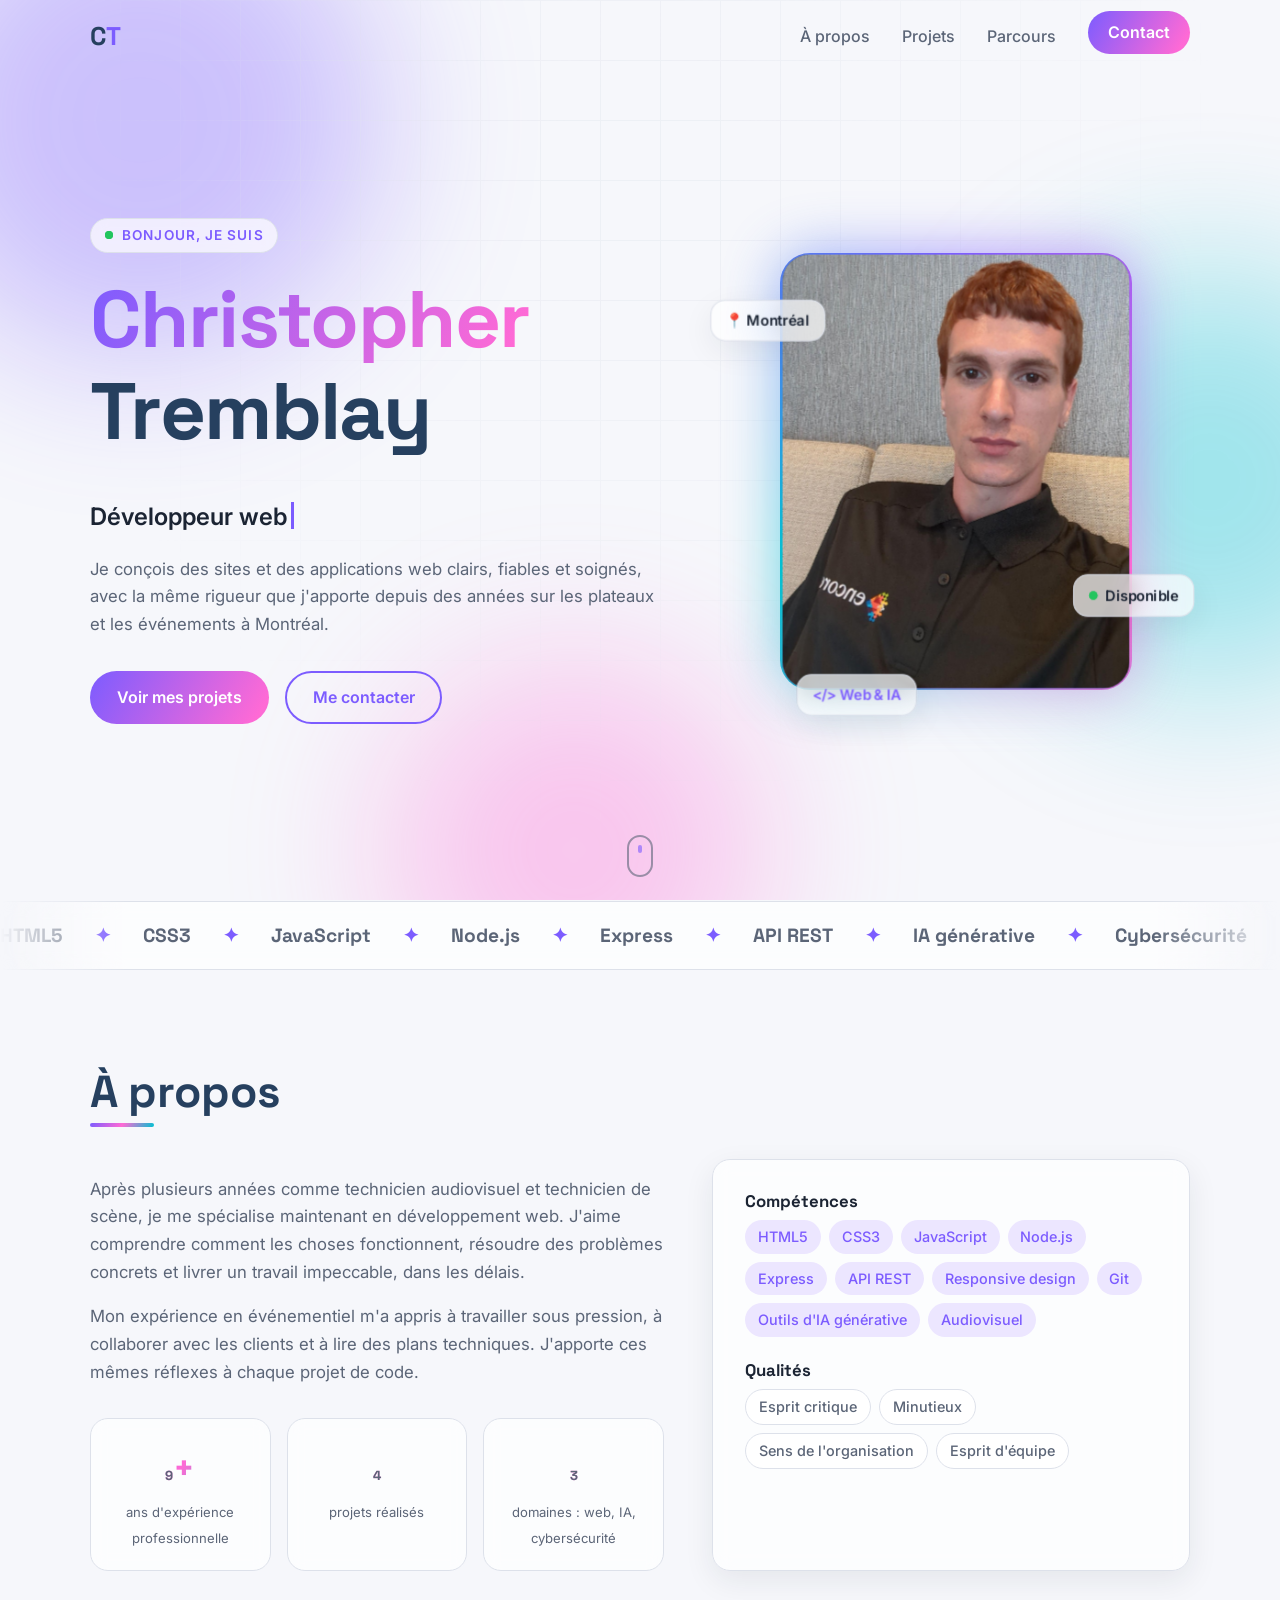
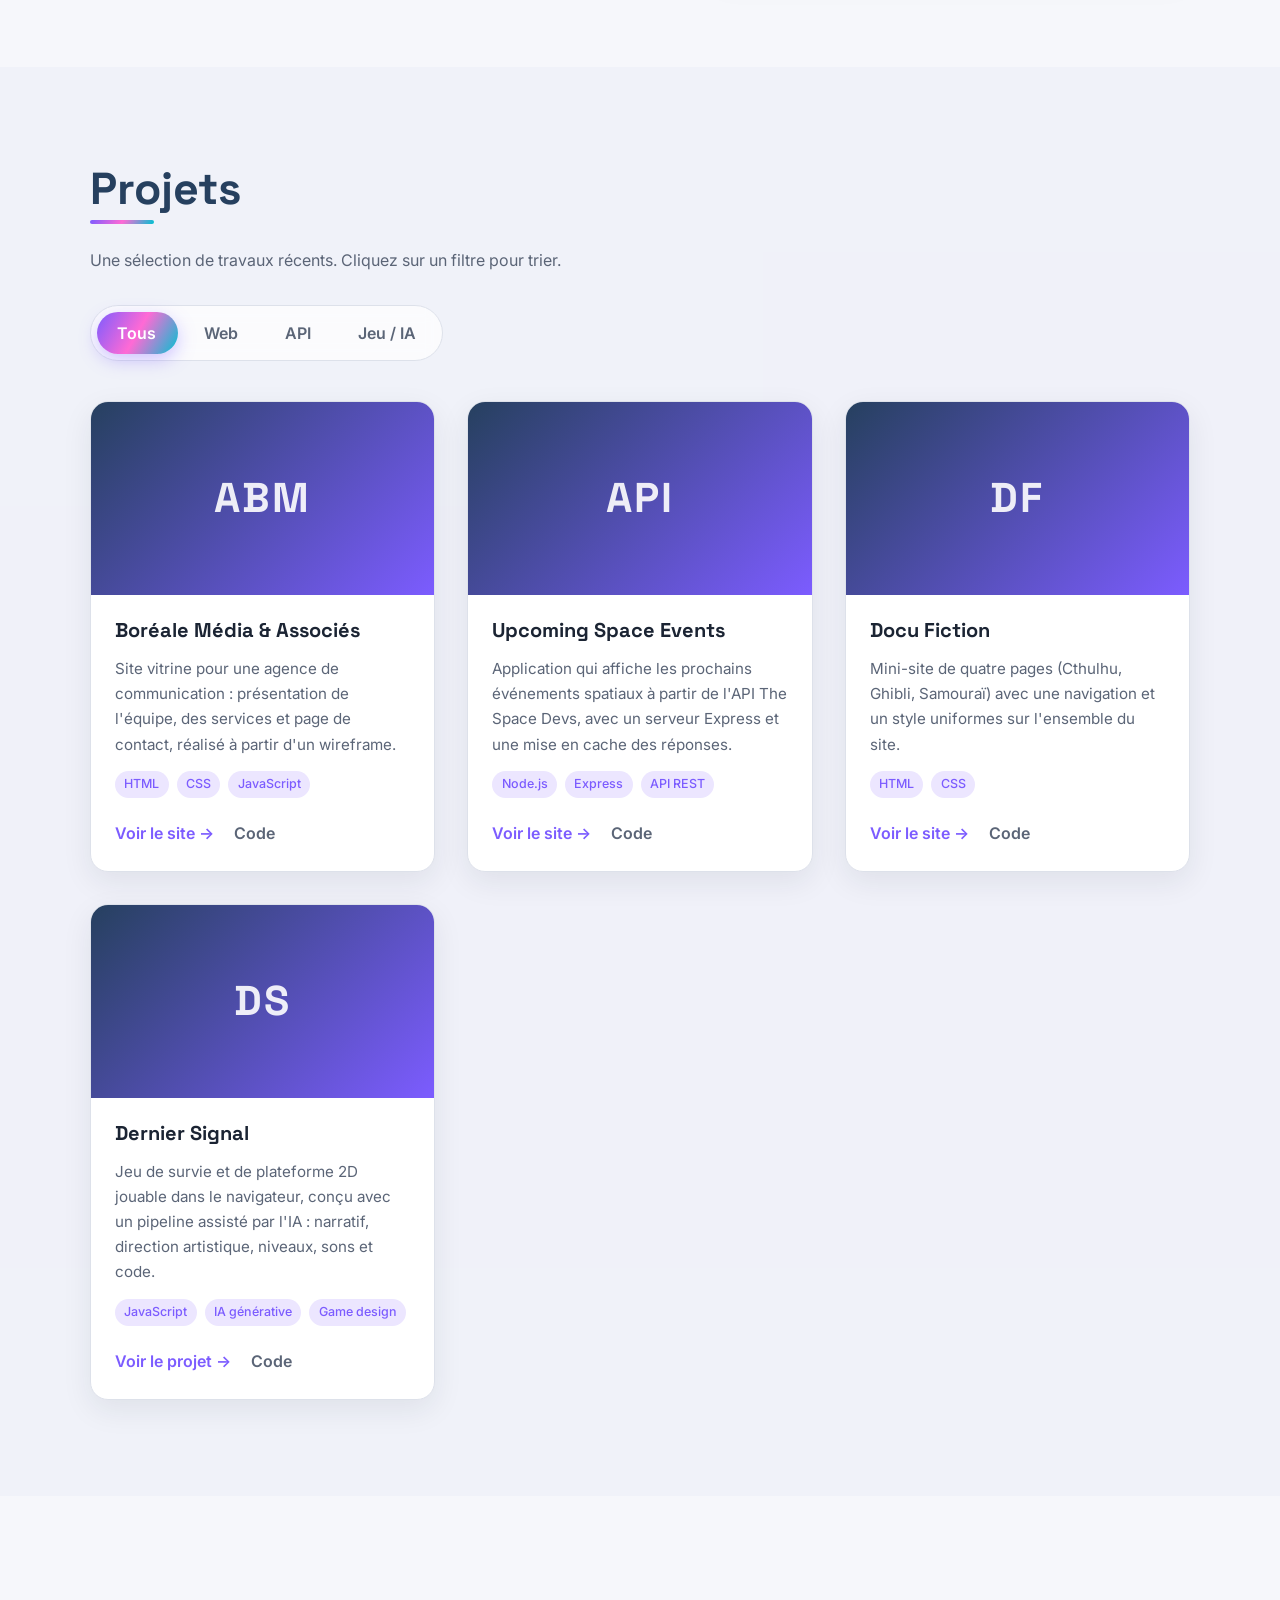
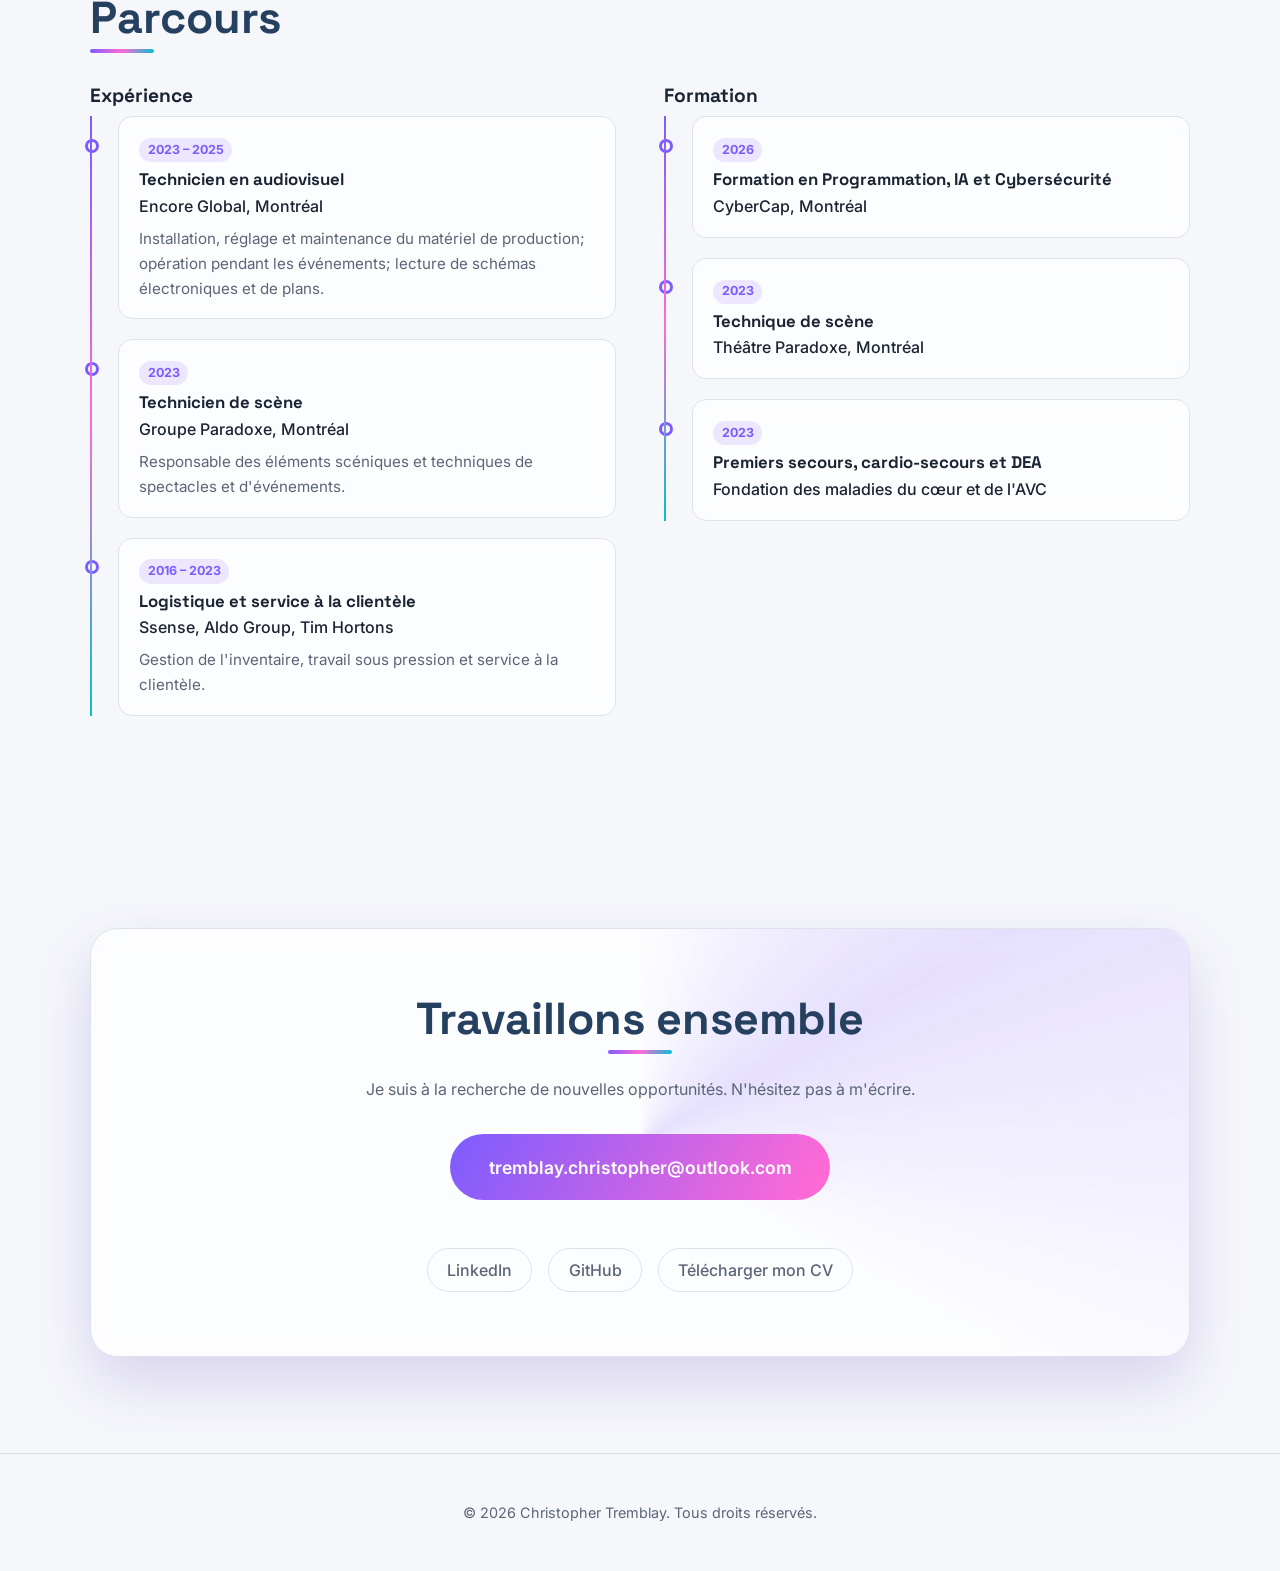
==== index.html @ e105949b "First commit" ====
<!DOCTYPE html>
<html lang="fr">
<head>
    <meta charset="UTF-8">
    <meta name="viewport" content="width=device-width, initial-scale=1.0">
    <meta name="description" content="Portfolio de Christopher Tremblay, développeur web et technicien audiovisuel à Montréal.">
    <title>Christopher Tremblay | Portfolio</title>
    <link rel="preconnect" href="https://fonts.googleapis.com">
    <link rel="preconnect" href="https://fonts.gstatic.com" crossorigin>
    <link href="https://fonts.googleapis.com/css2?family=Inter:wght@400;500;600;700&family=Space+Grotesk:wght@500;700&display=swap" rel="stylesheet">
    <link rel="stylesheet" href="style.css">
</head>
<body>

    <div class="scroll-progress" aria-hidden="true"></div>
    <div class="cursor-glow" aria-hidden="true"></div>

    <!-- Fond animé -->
    <div class="bg-scene" aria-hidden="true">
        <span class="blob blob-1"></span>
        <span class="blob blob-2"></span>
        <span class="blob blob-3"></span>
        <div class="bg-grid"></div>
    </div>

    <header class="site-header">
        <nav class="nav container">
            <a href="#accueil" class="nav-logo">C<span>T</span></a>
            <button class="nav-toggle" aria-label="Ouvrir le menu" aria-expanded="false">
                <span></span><span></span><span></span>
            </button>
            <ul class="nav-links">
                <li><a href="#apropos">À propos</a></li>
                <li><a href="#projets">Projets</a></li>
                <li><a href="#parcours">Parcours</a></li>
                <li><a href="#contact" class="btn btn-small">Contact</a></li>
            </ul>
        </nav>
    </header>

    <main>

        <!-- ACCUEIL -->
        <section id="accueil" class="hero container">
            <div class="hero-text">
                <p class="eyebrow"><span class="status-dot"></span>Bonjour, je suis</p>
                <h1><span class="gradient-text">Christopher</span><br>Tremblay</h1>
                <p class="hero-role">
                    <span class="typed" data-words='["Développeur web", "Passionné d&apos;IA", "Technicien audiovisuel", "Curieux de cybersécurité"]'>Développeur web</span><span class="caret" aria-hidden="true"></span>
                </p>
                <p class="hero-intro">
                    Je conçois des sites et des applications web clairs, fiables et soignés,
                    avec la même rigueur que j'apporte depuis des années sur les plateaux
                    et les événements à Montréal.
                </p>
                <div class="hero-actions">
                    <a href="#projets" class="btn magnetic">Voir mes projets</a>
                    <a href="#contact" class="btn btn-outline magnetic">Me contacter</a>
                </div>
            </div>

            <!-- PHOTO : Photo.jpg à la racine du dossier -->
            <div class="hero-photo">
                <div class="photo-tilt">
                    <div class="photo-ring" aria-hidden="true"></div>
                    <div class="photo-frame">
                        <img src="Photo.jpg" alt="Photo de Christopher Tremblay"
                             onerror="this.remove()">
                        <div class="photo-placeholder" aria-hidden="true">
                            <span>CT</span>
                            <small>Votre photo ici</small>
                        </div>
                    </div>
                    <div class="float-badge badge-1">📍 Montréal</div>
                    <div class="float-badge badge-2"><span class="status-dot"></span> Disponible</div>
                    <div class="float-badge badge-3">&lt;/&gt; Web &amp; IA</div>
                </div>
            </div>

            <a href="#apropos" class="scroll-hint" aria-label="Défiler vers le bas"><span></span></a>
        </section>

        <!-- BANDEAU DÉFILANT -->
        <div class="marquee" aria-hidden="true">
            <div class="marquee-track">
                <span>HTML5</span><span>✦</span><span>CSS3</span><span>✦</span><span>JavaScript</span><span>✦</span><span>Node.js</span><span>✦</span><span>Express</span><span>✦</span><span>API REST</span><span>✦</span><span>IA générative</span><span>✦</span><span>Cybersécurité</span><span>✦</span><span>Git</span><span>✦</span>
                <span>HTML5</span><span>✦</span><span>CSS3</span><span>✦</span><span>JavaScript</span><span>✦</span><span>Node.js</span><span>✦</span><span>Express</span><span>✦</span><span>API REST</span><span>✦</span><span>IA générative</span><span>✦</span><span>Cybersécurité</span><span>✦</span><span>Git</span><span>✦</span>
            </div>
        </div>

        <!-- À PROPOS -->
        <section id="apropos" class="section">
            <div class="container about">
                <h2 class="section-title">À propos</h2>
                <div class="about-grid">
                    <div class="about-text">
                        <p>
                            Après plusieurs années comme technicien audiovisuel et technicien
                            de scène, je me spécialise maintenant en développement web.
                            J'aime comprendre comment les choses fonctionnent, résoudre des
                            problèmes concrets et livrer un travail impeccable, dans les délais.
                        </p>
                        <p>
                            Mon expérience en événementiel m'a appris à travailler sous pression,
                            à collaborer avec les clients et à lire des plans techniques.
                            J'apporte ces mêmes réflexes à chaque projet de code.
                        </p>
                        <div class="stats">
                            <div class="stat">
                                <strong><span class="counter" data-target="9">0</span>+</strong>
                                <span>ans d'expérience professionnelle</span>
                            </div>
                            <div class="stat">
                                <strong><span class="counter" data-target="4">0</span></strong>
                                <span>projets réalisés</span>
                            </div>
                            <div class="stat">
                                <strong><span class="counter" data-target="3">0</span></strong>
                                <span>domaines : web, IA, cybersécurité</span>
                            </div>
                        </div>
                    </div>
                    <div class="skills">
                        <h3>Compétences</h3>
                        <ul class="tags">
                            <li>HTML5</li>
                            <li>CSS3</li>
                            <li>JavaScript</li>
                            <li>Node.js</li>
                            <li>Express</li>
                            <li>API REST</li>
                            <li>Responsive design</li>
                            <li>Git</li>
                            <li>Outils d'IA générative</li>
                            <li>Audiovisuel</li>
                        </ul>
                        <h3>Qualités</h3>
                        <ul class="tags tags-soft">
                            <li>Esprit critique</li>
                            <li>Minutieux</li>
                            <li>Sens de l'organisation</li>
                            <li>Esprit d'équipe</li>
                        </ul>
                    </div>
                </div>
            </div>
        </section>

        <!-- PROJETS -->
        <section id="projets" class="section section-alt">
            <div class="container">
                <h2 class="section-title">Projets</h2>
                <p class="section-lead">Une sélection de travaux récents. Cliquez sur un filtre pour trier.</p>

                <div class="filters" role="group" aria-label="Filtrer les projets">
                    <button class="filter active" data-filter="all">Tous</button>
                    <button class="filter" data-filter="web">Web</button>
                    <button class="filter" data-filter="api">API</button>
                    <button class="filter" data-filter="jeu">Jeu / IA</button>
                </div>

                <div class="projects-grid">

                    <!--
                        Pour ajouter un projet : copiez un bloc <article class="project-card">,
                        changez data-category (web, api, jeu), l'image, le texte et les liens.
                        Images : déposez-les dans images/projets/
                    -->

                    <article class="project-card" data-category="web">
                        <div class="project-thumb">
                            <img src="images/projets/abm.jpg" alt="Aperçu du site Boréale Média & Associés" onerror="this.remove()">
                            <span class="thumb-label">ABM</span>
                        </div>
                        <div class="project-body">
                            <h3>Boréale Média &amp; Associés</h3>
                            <p>Site vitrine pour une agence de communication : présentation de l'équipe, des services et page de contact, réalisé à partir d'un wireframe.</p>
                            <ul class="tags tags-small">
                                <li>HTML</li><li>CSS</li><li>JavaScript</li>
                            </ul>
                            <div class="project-links">
                                <a href="#" class="link">Voir le site &rarr;</a>
                                <a href="#" class="link link-muted">Code</a>
                            </div>
                        </div>
                    </article>

                    <article class="project-card" data-category="api">
                        <div class="project-thumb">
                            <img src="images/projets/space-events.jpg" alt="Aperçu de l'application Upcoming Space Events" onerror="this.remove()">
                            <span class="thumb-label">API</span>
                        </div>
                        <div class="project-body">
                            <h3>Upcoming Space Events</h3>
                            <p>Application qui affiche les prochains événements spatiaux à partir de l'API The Space Devs, avec un serveur Express et une mise en cache des réponses.</p>
                            <ul class="tags tags-small">
                                <li>Node.js</li><li>Express</li><li>API REST</li>
                            </ul>
                            <div class="project-links">
                                <a href="#" class="link">Voir le site &rarr;</a>
                                <a href="#" class="link link-muted">Code</a>
                            </div>
                        </div>
                    </article>

                    <article class="project-card" data-category="web">
                        <div class="project-thumb">
                            <img src="images/projets/docu-fiction.jpg" alt="Aperçu du site Docu Fiction" onerror="this.remove()">
                            <span class="thumb-label">DF</span>
                        </div>
                        <div class="project-body">
                            <h3>Docu Fiction</h3>
                            <p>Mini-site de quatre pages (Cthulhu, Ghibli, Samouraï) avec une navigation et un style uniformes sur l'ensemble du site.</p>
                            <ul class="tags tags-small">
                                <li>HTML</li><li>CSS</li>
                            </ul>
                            <div class="project-links">
                                <a href="#" class="link">Voir le site &rarr;</a>
                                <a href="#" class="link link-muted">Code</a>
                            </div>
                        </div>
                    </article>

                    <article class="project-card" data-category="jeu">
                        <div class="project-thumb">
                            <img src="images/projets/dernier-signal.jpg" alt="Aperçu du jeu Dernier Signal" onerror="this.remove()">
                            <span class="thumb-label">DS</span>
                        </div>
                        <div class="project-body">
                            <h3>Dernier Signal</h3>
                            <p>Jeu de survie et de plateforme 2D jouable dans le navigateur, conçu avec un pipeline assisté par l'IA : narratif, direction artistique, niveaux, sons et code.</p>
                            <ul class="tags tags-small">
                                <li>JavaScript</li><li>IA générative</li><li>Game design</li>
                            </ul>
                            <div class="project-links">
                                <a href="#" class="link">Voir le projet &rarr;</a>
                                <a href="#" class="link link-muted">Code</a>
                            </div>
                        </div>
                    </article>

                </div>
            </div>
        </section>

        <!-- PARCOURS -->
        <section id="parcours" class="section">
            <div class="container">
                <h2 class="section-title">Parcours</h2>
                <div class="timeline-grid">
                    <div>
                        <h3 class="timeline-heading">Expérience</h3>
                        <ol class="timeline">
                            <li>
                                <span class="timeline-date">2023 – 2025</span>
                                <h4>Technicien en audiovisuel</h4>
                                <p class="timeline-org">Encore Global, Montréal</p>
                                <p>Installation, réglage et maintenance du matériel de production; opération pendant les événements; lecture de schémas électroniques et de plans.</p>
                            </li>
                            <li>
                                <span class="timeline-date">2023</span>
                                <h4>Technicien de scène</h4>
                                <p class="timeline-org">Groupe Paradoxe, Montréal</p>
                                <p>Responsable des éléments scéniques et techniques de spectacles et d'événements.</p>
                            </li>
                            <li>
                                <span class="timeline-date">2016 – 2023</span>
                                <h4>Logistique et service à la clientèle</h4>
                                <p class="timeline-org">Ssense, Aldo Group, Tim Hortons</p>
                                <p>Gestion de l'inventaire, travail sous pression et service à la clientèle.</p>
                            </li>
                        </ol>
                    </div>
                    <div>
                        <h3 class="timeline-heading">Formation</h3>
                        <ol class="timeline">
                            <li>
                                <span class="timeline-date">2026</span>
                                <h4>Formation en Programmation, IA et Cybersécurité</h4>
                                <p class="timeline-org">CyberCap, Montréal</p>
                            </li>
                            <li>
                                <span class="timeline-date">2023</span>
                                <h4>Technique de scène</h4>
                                <p class="timeline-org">Théâtre Paradoxe, Montréal</p>
                            </li>
                            <li>
                                <span class="timeline-date">2023</span>
                                <h4>Premiers secours, cardio-secours et DEA</h4>
                                <p class="timeline-org">Fondation des maladies du cœur et de l'AVC</p>
                            </li>
                        </ol>
                    </div>
                </div>
            </div>
        </section>

        <!-- CONTACT -->
        <section id="contact" class="section section-contact">
            <div class="container contact">
                <h2 class="section-title">Travaillons ensemble</h2>
                <p class="section-lead">Je suis à la recherche de nouvelles opportunités. N'hésitez pas à m'écrire.</p>
                <a href="mailto:tremblay.christopher@outlook.com" class="btn btn-large magnetic">tremblay.christopher@outlook.com</a>
                <ul class="socials">
                    <li><a href="#" aria-label="LinkedIn">LinkedIn</a></li>
                    <li><a href="#" aria-label="GitHub">GitHub</a></li>
                    <li><a href="cv.pdf" download>Télécharger mon CV</a></li>
                </ul>
            </div>
        </section>

    </main>

    <footer class="site-footer">
        <div class="container">
            <p>&copy; <span id="year"></span> Christopher Tremblay. Tous droits réservés.</p>
        </div>
    </footer>

    <a href="#accueil" class="back-to-top" aria-label="Retour en haut">&uarr;</a>

    <script src="script.js"></script>
</body>
</html>
---- style.css ----
/* ===== Variables ===== */
:root {
    --bg: #f6f7fb;
    --bg-alt: #eef0f8;
    --surface: #ffffff;
    --surface-glass: rgba(255, 255, 255, 0.7);
    --text: #1b2433;
    --text-muted: #5b6577;
    --navy: #26405f;
    --accent: #7c5cff;
    --accent-2: #00c2d1;
    --accent-3: #ff6ad5;
    --accent-soft: #ece6ff;
    --border: #dde1ea;
    --shadow: 0 10px 30px rgba(27, 36, 51, 0.08);
    --shadow-lg: 0 25px 60px rgba(76, 52, 180, 0.18);
    --radius: 18px;
    --gradient: linear-gradient(120deg, var(--accent), var(--accent-3), var(--accent-2));
    --font-body: "Inter", system-ui, sans-serif;
    --font-title: "Space Grotesk", "Inter", sans-serif;
    --ease-out: cubic-bezier(0.22, 1, 0.36, 1);
}

@media (prefers-color-scheme: dark) {
    :root {
        --bg: #0b1020;
        --bg-alt: #10172a;
        --surface: #161f35;
        --surface-glass: rgba(22, 31, 53, 0.65);
        --text: #e8ecf4;
        --text-muted: #9aa5b8;
        --navy: #e1d8ff;
        --accent: #a58cff;
        --accent-2: #3de0ea;
        --accent-3: #ff86de;
        --accent-soft: #252048;
        --border: #263049;
        --shadow: 0 10px 30px rgba(0, 0, 0, 0.35);
        --shadow-lg: 0 25px 60px rgba(0, 0, 0, 0.5);
    }
}

/* ===== Base ===== */
*, *::before, *::after { box-sizing: border-box; }

html { scroll-behavior: smooth; scroll-padding-top: 80px; }

body {
    margin: 0;
    font-family: var(--font-body);
    color: var(--text);
    background: var(--bg);
    line-height: 1.65;
    overflow-x: hidden;
}

::selection { background: var(--accent); color: #fff; }

h1, h2, h3, h4 { font-family: var(--font-title); line-height: 1.15; margin: 0 0 0.5em; }

img { max-width: 100%; display: block; }

a { color: inherit; }

.container { width: min(1100px, 100% - 32px); margin-inline: auto; }

main, .site-footer { position: relative; z-index: 1; }

.gradient-text {
    background: var(--gradient);
    background-size: 200% auto;
    -webkit-background-clip: text;
    background-clip: text;
    color: transparent;
    animation: gradient-shift 6s linear infinite;
}

@keyframes gradient-shift { to { background-position: 200% center; } }

/* ===== Fond animé ===== */
.bg-scene { position: fixed; inset: 0; z-index: 0; pointer-events: none; overflow: hidden; }

.blob {
    position: absolute;
    border-radius: 50%;
    filter: blur(80px);
    opacity: 0.35;
    animation: blob-float 22s ease-in-out infinite alternate;
}
.blob-1 { width: 480px; height: 480px; background: var(--accent); top: -120px; left: -100px; }
.blob-2 { width: 420px; height: 420px; background: var(--accent-2); top: 30%; right: -140px; animation-delay: -7s; animation-duration: 26s; }
.blob-3 { width: 380px; height: 380px; background: var(--accent-3); bottom: -140px; left: 30%; animation-delay: -14s; animation-duration: 30s; }

@keyframes blob-float {
    0%   { transform: translate(0, 0) scale(1); }
    33%  { transform: translate(80px, 60px) scale(1.1); }
    66%  { transform: translate(-60px, 100px) scale(0.95); }
    100% { transform: translate(40px, -40px) scale(1.05); }
}

.bg-grid {
    position: absolute;
    inset: 0;
    background-image:
        linear-gradient(var(--border) 1px, transparent 1px),
        linear-gradient(90deg, var(--border) 1px, transparent 1px);
    background-size: 60px 60px;
    opacity: 0.35;
    mask-image: radial-gradient(ellipse at 50% 20%, #000 10%, transparent 65%);
    -webkit-mask-image: radial-gradient(ellipse at 50% 20%, #000 10%, transparent 65%);
}

/* Halo qui suit la souris */
.cursor-glow {
    position: fixed;
    top: 0;
    left: 0;
    width: 420px;
    height: 420px;
    border-radius: 50%;
    background: radial-gradient(circle, color-mix(in srgb, var(--accent) 22%, transparent), transparent 65%);
    pointer-events: none;
    z-index: 0;
    transform: translate(-50%, -50%);
    opacity: 0;
    transition: opacity 0.4s;
}
.cursor-glow.active { opacity: 1; }

/* Barre de progression du défilement */
.scroll-progress {
    position: fixed;
    top: 0;
    left: 0;
    height: 3px;
    width: 100%;
    background: var(--gradient);
    transform-origin: left;
    transform: scaleX(0);
    z-index: 100;
}

/* ===== Boutons ===== */
.btn {
    position: relative;
    display: inline-block;
    padding: 0.85em 1.7em;
    border-radius: 999px;
    background: var(--gradient);
    background-size: 200% auto;
    color: #fff;
    font-weight: 600;
    text-decoration: none;
    border: 0;
    overflow: hidden;
    isolation: isolate;
    transition: transform 0.3s var(--ease-out), box-shadow 0.3s, background-position 0.6s;
}
.btn::after {
    content: "";
    position: absolute;
    top: 0;
    left: -75%;
    width: 50%;
    height: 100%;
    background: linear-gradient(100deg, transparent, rgba(255, 255, 255, 0.45), transparent);
    transform: skewX(-20deg);
    z-index: -1;
}
.btn:hover { background-position: right center; box-shadow: 0 12px 30px rgba(124, 92, 255, 0.4); }
.btn:hover::after { animation: shine 0.8s; }

@keyframes shine { to { left: 125%; } }

.btn-outline {
    background: transparent;
    color: var(--accent);
    box-shadow: inset 0 0 0 2px var(--accent);
}
.btn-outline:hover { background: var(--accent); color: #fff; box-shadow: 0 12px 30px rgba(124, 92, 255, 0.3); }
.btn-small { padding: 0.5em 1.25em; }
.btn-large { font-size: 1.1rem; padding: 1.05em 2.2em; word-break: break-all; }

/* ===== En-tête ===== */
.site-header {
    position: sticky;
    top: 0;
    z-index: 50;
    transition: background 0.3s, box-shadow 0.3s, border-color 0.3s;
    border-bottom: 1px solid transparent;
}
.site-header.scrolled {
    background: color-mix(in srgb, var(--bg) 75%, transparent);
    backdrop-filter: blur(14px);
    -webkit-backdrop-filter: blur(14px);
    border-bottom-color: var(--border);
    box-shadow: 0 6px 20px rgba(0, 0, 0, 0.05);
}

.nav { display: flex; align-items: center; justify-content: space-between; height: 72px; transition: height 0.3s; }
.site-header.scrolled .nav { height: 62px; }

.nav-logo {
    font-family: var(--font-title);
    font-size: 1.6rem;
    font-weight: 700;
    text-decoration: none;
    color: var(--navy);
    transition: transform 0.3s var(--ease-out);
}
.nav-logo:hover { transform: rotate(-6deg) scale(1.1); }
.nav-logo span { color: var(--accent); }

.nav-links { display: flex; align-items: center; gap: 2rem; list-style: none; margin: 0; padding: 0; }
.nav-links a:not(.btn) {
    position: relative;
    text-decoration: none;
    font-weight: 500;
    color: var(--text-muted);
    transition: color 0.3s;
}
.nav-links a:not(.btn)::after {
    content: "";
    position: absolute;
    left: 0;
    bottom: -4px;
    width: 100%;
    height: 2px;
    border-radius: 2px;
    background: var(--gradient);
    transform: scaleX(0);
    transform-origin: right;
    transition: transform 0.35s var(--ease-out);
}
.nav-links a:not(.btn):hover,
.nav-links a.current { color: var(--text); }
.nav-links a:not(.btn):hover::after,
.nav-links a.current::after { transform: scaleX(1); transform-origin: left; }

.nav-toggle { display: none; background: none; border: 0; cursor: pointer; padding: 8px; }
.nav-toggle span { display: block; width: 24px; height: 2px; margin: 5px 0; background: var(--text); transition: transform 0.3s, opacity 0.3s; }
.nav-toggle[aria-expanded="true"] span:nth-child(1) { transform: translateY(7px) rotate(45deg); }
.nav-toggle[aria-expanded="true"] span:nth-child(2) { opacity: 0; }
.nav-toggle[aria-expanded="true"] span:nth-child(3) { transform: translateY(-7px) rotate(-45deg); }

/* ===== Accueil ===== */
.hero {
    position: relative;
    display: grid;
    grid-template-columns: 1.25fr 1fr;
    align-items: center;
    gap: 3rem;
    min-height: calc(100vh - 72px);
    padding-block: 3rem 5rem;
}

.eyebrow {
    display: inline-flex;
    align-items: center;
    gap: 0.6rem;
    padding: 0.4em 1em;
    border-radius: 999px;
    background: var(--surface-glass);
    border: 1px solid var(--border);
    backdrop-filter: blur(8px);
    color: var(--accent);
    font-weight: 600;
    font-size: 0.85rem;
    letter-spacing: 0.08em;
    text-transform: uppercase;
    margin: 0 0 1.25rem;
}

.status-dot {
    position: relative;
    width: 8px;
    height: 8px;
    border-radius: 50%;
    background: #22c55e;
    flex-shrink: 0;
}
.status-dot::after {
    content: "";
    position: absolute;
    inset: 0;
    border-radius: 50%;
    background: #22c55e;
    animation: ping 1.8s ease-out infinite;
}
@keyframes ping { to { transform: scale(3); opacity: 0; } }

.hero h1 { font-size: clamp(2.8rem, 7vw, 5rem); color: var(--navy); letter-spacing: -0.02em; }

.hero-role { font-size: clamp(1.15rem, 2.5vw, 1.5rem); font-weight: 600; margin: 0 0 1.2rem; min-height: 1.6em; }

.caret {
    display: inline-block;
    width: 3px;
    height: 1.1em;
    margin-left: 4px;
    vertical-align: -0.15em;
    background: var(--accent);
    animation: blink 1s steps(1) infinite;
}
@keyframes blink { 50% { opacity: 0; } }

.hero-intro { color: var(--text-muted); max-width: 52ch; margin-bottom: 2rem; font-size: 1.05rem; }

.hero-actions { display: flex; flex-wrap: wrap; gap: 1rem; }

/* Entrée de l'accueil */
.hero-text > * { opacity: 0; transform: translateY(30px); animation: rise 0.9s var(--ease-out) forwards; }
.hero-text > :nth-child(1) { animation-delay: 0.1s; }
.hero-text > :nth-child(2) { animation-delay: 0.25s; }
.hero-text > :nth-child(3) { animation-delay: 0.4s; }
.hero-text > :nth-child(4) { animation-delay: 0.55s; }
.hero-text > :nth-child(5) { animation-delay: 0.7s; }
.hero-photo { opacity: 0; animation: pop-in 1.2s var(--ease-out) 0.35s forwards; }

@keyframes rise { to { opacity: 1; transform: none; } }
@keyframes pop-in {
    from { opacity: 0; transform: scale(0.85) rotate(-4deg); }
    to   { opacity: 1; transform: none; }
}

/* Emplacement de la photo */
.hero-photo { display: flex; justify-content: center; perspective: 1000px; }

.photo-tilt {
    position: relative;
    width: min(340px, 75vw);
    aspect-ratio: 4 / 5;
    transform-style: preserve-3d;
    transition: transform 0.4s var(--ease-out);
    animation: float 6s ease-in-out infinite;
}
@keyframes float { 50% { translate: 0 -14px; } }

.photo-ring {
    position: absolute;
    inset: -6px;
    border-radius: 30px;
    background: conic-gradient(from var(--angle, 0deg), var(--accent), var(--accent-3), var(--accent-2), var(--accent));
    animation: spin 6s linear infinite;
    filter: blur(0.5px);
}
.photo-ring::after {
    content: "";
    position: absolute;
    inset: 0;
    border-radius: inherit;
    background: inherit;
    filter: blur(28px);
    opacity: 0.6;
}

@property --angle { syntax: "<angle>"; initial-value: 0deg; inherits: false; }
@keyframes spin { to { --angle: 360deg; } }

.photo-frame {
    position: absolute;
    inset: 0;
    border-radius: 26px;
    overflow: hidden;
    background: linear-gradient(145deg, #26405f, var(--accent));
    transform: translateZ(20px);
}

.photo-frame img {
    position: absolute;
    inset: 0;
    width: 100%;
    height: 100%;
    object-fit: cover;
    z-index: 1;
    transition: transform 0.8s var(--ease-out);
}
.photo-tilt:hover .photo-frame img { transform: scale(1.05); }

.photo-placeholder {
    position: absolute;
    inset: 0;
    display: flex;
    flex-direction: column;
    align-items: center;
    justify-content: center;
    gap: 0.5rem;
    color: rgba(255, 255, 255, 0.9);
    border: 2px dashed rgba(255, 255, 255, 0.45);
    border-radius: 22px;
    margin: 12px;
}
.photo-placeholder span { font-family: var(--font-title); font-size: 4rem; font-weight: 700; }
.photo-placeholder small { font-size: 0.9rem; opacity: 0.8; }

/* Badges flottants */
.float-badge {
    position: absolute;
    z-index: 2;
    display: flex;
    align-items: center;
    gap: 0.5rem;
    padding: 0.55em 1em;
    border-radius: 14px;
    background: var(--surface-glass);
    backdrop-filter: blur(12px);
    -webkit-backdrop-filter: blur(12px);
    border: 1px solid var(--border);
    box-shadow: var(--shadow);
    font-size: 0.85rem;
    font-weight: 600;
    white-space: nowrap;
    transform: translateZ(60px);
    animation: bob 5s ease-in-out infinite;
}
.badge-1 { top: 12%; left: -18%; }
.badge-2 { bottom: 18%; right: -16%; animation-delay: -1.6s; }
.badge-3 { bottom: -4%; left: 6%; animation-delay: -3.2s; color: var(--accent); }

@keyframes bob { 50% { translate: 0 -10px; } }

/* Indicateur de défilement */
.scroll-hint {
    position: absolute;
    bottom: 1.5rem;
    left: 50%;
    width: 26px;
    height: 42px;
    margin-left: -13px;
    border: 2px solid var(--text-muted);
    border-radius: 14px;
    opacity: 0.6;
}
.scroll-hint span {
    position: absolute;
    top: 8px;
    left: 50%;
    width: 4px;
    height: 8px;
    margin-left: -2px;
    border-radius: 2px;
    background: var(--accent);
    animation: scroll-wheel 1.8s ease-in-out infinite;
}
@keyframes scroll-wheel {
    0%   { transform: translateY(0); opacity: 1; }
    100% { transform: translateY(14px); opacity: 0; }
}

/* ===== Bandeau défilant ===== */
.marquee {
    overflow: hidden;
    padding-block: 1.1rem;
    border-block: 1px solid var(--border);
    background: var(--surface-glass);
    backdrop-filter: blur(8px);
    mask-image: linear-gradient(90deg, transparent, #000 10%, #000 90%, transparent);
    -webkit-mask-image: linear-gradient(90deg, transparent, #000 10%, #000 90%, transparent);
}
.marquee-track {
    display: flex;
    gap: 2rem;
    width: max-content;
    animation: marquee 35s linear infinite;
    font-family: var(--font-title);
    font-size: 1.2rem;
    font-weight: 700;
    color: var(--text-muted);
}
.marquee-track span:nth-child(even) { color: var(--accent); }
.marquee:hover .marquee-track { animation-play-state: paused; }

@keyframes marquee { to { transform: translateX(calc(-50% - 1rem)); } }

/* ===== Sections ===== */
.section { padding-block: 6rem; }
.section-alt { background: color-mix(in srgb, var(--bg-alt) 70%, transparent); }

.section-title { font-size: clamp(2rem, 4.5vw, 2.8rem); color: var(--navy); position: relative; padding-bottom: 0.6rem; }
.section-title::after {
    content: "";
    position: absolute;
    left: 0;
    bottom: 0;
    width: 64px;
    height: 4px;
    border-radius: 2px;
    background: var(--gradient);
    transform: scaleX(0);
    transform-origin: left;
    transition: transform 0.9s var(--ease-out) 0.3s;
}
.section-title.visible::after { transform: scaleX(1); }

.section-lead { color: var(--text-muted); margin-bottom: 2rem; }

/* ===== À propos ===== */
.about-grid { display: grid; grid-template-columns: 1.2fr 1fr; gap: 3rem; margin-top: 2rem; }
.about-text p { color: var(--text-muted); font-size: 1.05rem; }

.stats { display: grid; grid-template-columns: repeat(3, 1fr); gap: 1rem; margin-top: 2rem; }
.stat {
    padding: 1.25rem 1rem;
    border-radius: var(--radius);
    background: var(--surface-glass);
    border: 1px solid var(--border);
    backdrop-filter: blur(8px);
    text-align: center;
    transition: transform 0.3s var(--ease-out), box-shadow 0.3s;
}
.stat:hover { transform: translateY(-4px); box-shadow: var(--shadow-lg); }
.stat strong {
    display: block;
    font-family: var(--font-title);
    font-size: 2.2rem;
    background: var(--gradient);
    -webkit-background-clip: text;
    background-clip: text;
    color: transparent;
}
.stat span:last-child { font-size: 0.82rem; color: var(--text-muted); }

.skills {
    padding: 2rem;
    border-radius: var(--radius);
    background: var(--surface-glass);
    border: 1px solid var(--border);
    backdrop-filter: blur(10px);
    box-shadow: var(--shadow);
}
.skills h3 { font-size: 1.05rem; margin-top: 0; }
.skills h3 + .tags { margin-bottom: 1.5rem; }
.skills .tags:last-child { margin-bottom: 0; }

.tags { display: flex; flex-wrap: wrap; gap: 0.5rem; list-style: none; padding: 0; margin: 0; }
.tags li {
    padding: 0.35em 0.9em;
    border-radius: 999px;
    background: var(--accent-soft);
    color: var(--accent);
    font-size: 0.9rem;
    font-weight: 500;
    transition: transform 0.25s var(--ease-out), background 0.25s, color 0.25s;
}
.skills .tags li:hover { transform: translateY(-3px) scale(1.05); background: var(--accent); color: #fff; }
.skills.visible .tags li { animation: tag-pop 0.5s var(--ease-out) backwards; }
.skills.visible .tags li:nth-child(1) { animation-delay: 0.05s; }
.skills.visible .tags li:nth-child(2) { animation-delay: 0.1s; }
.skills.visible .tags li:nth-child(3) { animation-delay: 0.15s; }
.skills.visible .tags li:nth-child(4) { animation-delay: 0.2s; }
.skills.visible .tags li:nth-child(5) { animation-delay: 0.25s; }
.skills.visible .tags li:nth-child(6) { animation-delay: 0.3s; }
.skills.visible .tags li:nth-child(7) { animation-delay: 0.35s; }
.skills.visible .tags li:nth-child(8) { animation-delay: 0.4s; }
.skills.visible .tags li:nth-child(9) { animation-delay: 0.45s; }
.skills.visible .tags li:nth-child(10) { animation-delay: 0.5s; }

@keyframes tag-pop { from { opacity: 0; transform: scale(0.6) translateY(10px); } }

.tags-soft li { background: var(--surface); color: var(--text-muted); border: 1px solid var(--border); }
.tags-small li { font-size: 0.78rem; padding: 0.25em 0.75em; }

/* ===== Projets ===== */
.filters {
    position: relative;
    display: inline-flex;
    flex-wrap: wrap;
    gap: 0.35rem;
    padding: 0.35rem;
    margin-bottom: 2.5rem;
    border-radius: 999px;
    background: var(--surface-glass);
    border: 1px solid var(--border);
    backdrop-filter: blur(8px);
}
.filter {
    position: relative;
    z-index: 1;
    font: inherit;
    font-weight: 600;
    padding: 0.5em 1.3em;
    border-radius: 999px;
    border: 0;
    background: transparent;
    color: var(--text-muted);
    cursor: pointer;
    transition: color 0.3s;
}
.filter:hover { color: var(--text); }
.filter.active { color: #fff; }
.filter-pill {
    position: absolute;
    top: 0.35rem;
    left: 0;
    height: calc(100% - 0.7rem);
    border-radius: 999px;
    background: var(--gradient);
    box-shadow: 0 6px 18px rgba(124, 92, 255, 0.35);
    transition: transform 0.45s var(--ease-out), width 0.45s var(--ease-out);
}

.projects-grid { display: grid; grid-template-columns: repeat(auto-fill, minmax(300px, 1fr)); gap: 2rem; perspective: 1200px; }

.project-card {
    --mx: 50%;
    --my: 50%;
    position: relative;
    display: flex;
    flex-direction: column;
    background: var(--surface);
    border: 1px solid var(--border);
    border-radius: var(--radius);
    overflow: hidden;
    box-shadow: var(--shadow);
    transform-style: preserve-3d;
    transition: transform 0.4s var(--ease-out), box-shadow 0.4s, opacity 0.4s, scale 0.4s var(--ease-out);
}
/* Lueur qui suit la souris */
.project-card::before {
    content: "";
    position: absolute;
    inset: 0;
    z-index: 2;
    border-radius: inherit;
    background: radial-gradient(400px circle at var(--mx) var(--my), color-mix(in srgb, var(--accent) 16%, transparent), transparent 45%);
    opacity: 0;
    transition: opacity 0.4s;
    pointer-events: none;
}
/* Bordure dégradée au survol */
.project-card::after {
    content: "";
    position: absolute;
    inset: 0;
    z-index: 3;
    padding: 1.5px;
    border-radius: inherit;
    background: var(--gradient);
    -webkit-mask: linear-gradient(#000 0 0) content-box, linear-gradient(#000 0 0);
    -webkit-mask-composite: xor;
    mask-composite: exclude;
    opacity: 0;
    transition: opacity 0.4s;
    pointer-events: none;
}
.project-card:hover { box-shadow: var(--shadow-lg); }
.project-card:hover::before,
.project-card:hover::after { opacity: 1; }

.project-card.hiding { opacity: 0; scale: 0.9; }
.project-card.hidden { display: none; }

/* Emplacement de l'image du projet */
.project-thumb {
    position: relative;
    aspect-ratio: 16 / 9;
    background: linear-gradient(135deg, #26405f, var(--accent), var(--accent-3));
    background-size: 200% 200%;
    display: grid;
    place-items: center;
    overflow: hidden;
    animation: thumb-gradient 8s ease infinite;
}
@keyframes thumb-gradient { 50% { background-position: 100% 100%; } }

.project-thumb img {
    position: absolute;
    inset: 0;
    width: 100%;
    height: 100%;
    object-fit: cover;
    z-index: 1;
    transition: transform 0.7s var(--ease-out);
}
.project-card:hover .project-thumb img { transform: scale(1.08); }

.thumb-label {
    font-family: var(--font-title);
    font-size: 2.6rem;
    font-weight: 700;
    color: rgba(255, 255, 255, 0.9);
    letter-spacing: 0.05em;
    transition: transform 0.6s var(--ease-out);
}
.project-card:hover .thumb-label { transform: scale(1.2) rotate(-5deg); }

.project-body { display: flex; flex-direction: column; gap: 0.9rem; padding: 1.5rem; flex: 1; transform: translateZ(30px); }
.project-body h3 { margin: 0; font-size: 1.25rem; }
.project-body p { margin: 0; color: var(--text-muted); font-size: 0.95rem; }

.project-links { position: relative; z-index: 4; display: flex; gap: 1.25rem; margin-top: auto; padding-top: 0.5rem; }
.link { color: var(--accent); font-weight: 600; text-decoration: none; transition: letter-spacing 0.3s; }
.link:hover { letter-spacing: 0.03em; }
.link-muted { color: var(--text-muted); }
.link-muted:hover { color: var(--text); }

/* ===== Parcours ===== */
.timeline-grid { display: grid; grid-template-columns: 1fr 1fr; gap: 3rem; margin-top: 2rem; }
.timeline-heading { font-size: 1.2rem; }

.timeline { position: relative; list-style: none; margin: 0; padding: 0 0 0 1.75rem; }
/* Ligne qui se dessine au défilement */
.timeline::before {
    content: "";
    position: absolute;
    top: 0;
    left: 0;
    width: 2px;
    height: 100%;
    background: var(--border);
}
.timeline::after {
    content: "";
    position: absolute;
    top: 0;
    left: 0;
    width: 2px;
    height: 100%;
    background: var(--gradient);
    transform: scaleY(0);
    transform-origin: top;
    transition: transform 1.6s var(--ease-out);
}
.timeline.visible::after { transform: scaleY(1); }

.timeline li {
    position: relative;
    margin-bottom: 1.25rem;
    padding: 1.1rem 1.25rem;
    border-radius: 14px;
    background: var(--surface-glass);
    border: 1px solid var(--border);
    backdrop-filter: blur(8px);
    opacity: 0;
    transform: translateX(-20px);
    transition: opacity 0.6s var(--ease-out), transform 0.6s var(--ease-out), box-shadow 0.3s, border-color 0.3s;
}
.timeline.visible li { opacity: 1; transform: none; }
.timeline.visible li:nth-child(2) { transition-delay: 0.25s, 0.25s, 0s, 0s; }
.timeline.visible li:nth-child(3) { transition-delay: 0.5s, 0.5s, 0s, 0s; }
.timeline li:hover { border-color: var(--accent); box-shadow: var(--shadow-lg); }

.timeline li::before {
    content: "";
    position: absolute;
    left: calc(-1.75rem - 6px);
    top: 1.35rem;
    width: 14px;
    height: 14px;
    border-radius: 50%;
    background: var(--bg);
    border: 3px solid var(--accent);
    z-index: 1;
    transition: background 0.3s, transform 0.3s;
}
.timeline li:hover::before { background: var(--accent); transform: scale(1.3); }

.timeline-date {
    display: inline-block;
    font-size: 0.78rem;
    font-weight: 700;
    color: var(--accent);
    background: var(--accent-soft);
    padding: 0.15em 0.7em;
    border-radius: 999px;
}
.timeline h4 { margin: 0.5rem 0 0.2rem; font-size: 1.05rem; }
.timeline-org { margin: 0; font-weight: 500; color: var(--text); }
.timeline p:not(.timeline-org) { margin: 0.4rem 0 0; color: var(--text-muted); font-size: 0.95rem; }

/* ===== Contact ===== */
.section-contact { text-align: center; }
.contact {
    position: relative;
    padding: 4rem 2rem;
    border-radius: 28px;
    background: var(--surface-glass);
    border: 1px solid var(--border);
    backdrop-filter: blur(14px);
    box-shadow: var(--shadow-lg);
    overflow: hidden;
}
.contact::before {
    content: "";
    position: absolute;
    inset: -50%;
    background: conic-gradient(from var(--angle, 0deg), transparent 0deg, color-mix(in srgb, var(--accent) 18%, transparent) 60deg, transparent 120deg);
    animation: spin 10s linear infinite;
    z-index: -1;
}
.contact .section-title::after { left: 50%; translate: -50% 0; transform-origin: center; }

.socials { display: flex; justify-content: center; flex-wrap: wrap; gap: 1rem; list-style: none; padding: 0; margin: 2.5rem 0 0; }
.socials a {
    display: inline-block;
    padding: 0.5em 1.2em;
    border-radius: 999px;
    border: 1px solid var(--border);
    color: var(--text-muted);
    font-weight: 500;
    text-decoration: none;
    transition: transform 0.3s var(--ease-out), color 0.3s, border-color 0.3s;
}
.socials a:hover { color: var(--accent); border-color: var(--accent); transform: translateY(-3px); }

/* ===== Pied de page ===== */
.site-footer { padding-block: 2rem; text-align: center; color: var(--text-muted); font-size: 0.9rem; border-top: 1px solid var(--border); }

/* Retour en haut */
.back-to-top {
    position: fixed;
    right: 1.5rem;
    bottom: 1.5rem;
    z-index: 40;
    display: grid;
    place-items: center;
    width: 48px;
    height: 48px;
    border-radius: 50%;
    background: var(--gradient);
    color: #fff;
    font-size: 1.3rem;
    text-decoration: none;
    box-shadow: 0 10px 25px rgba(124, 92, 255, 0.4);
    opacity: 0;
    transform: translateY(20px) scale(0.8);
    pointer-events: none;
    transition: opacity 0.4s, transform 0.4s var(--ease-out);
}
.back-to-top.show { opacity: 1; transform: none; pointer-events: auto; }
.back-to-top:hover { transform: translateY(-4px); }

/* ===== Apparition au défilement ===== */
.reveal { opacity: 0; transform: translateY(40px); transition: opacity 0.9s var(--ease-out), transform 0.9s var(--ease-out); }
.reveal.visible { opacity: 1; transform: none; }
.project-card.reveal { transition: opacity 0.9s var(--ease-out), transform 0.9s var(--ease-out), box-shadow 0.4s, scale 0.4s var(--ease-out); }

/* ===== Mouvement réduit ===== */
@media (prefers-reduced-motion: reduce) {
    html { scroll-behavior: auto; }
    *, *::before, *::after { animation-duration: 0.01ms !important; animation-iteration-count: 1 !important; transition-duration: 0.01ms !important; }
    .reveal, .timeline li, .hero-text > *, .hero-photo { opacity: 1; transform: none; }
    .cursor-glow { display: none; }
}

/* ===== Responsive ===== */
@media (max-width: 860px) {
    .hero { grid-template-columns: 1fr; text-align: center; min-height: auto; padding-top: 2rem; }
    .hero-photo { order: -1; margin-bottom: 1.5rem; }
    .hero-intro { margin-inline: auto; }
    .hero-actions { justify-content: center; }
    .about-grid, .timeline-grid { grid-template-columns: 1fr; }
    .badge-1 { left: -8%; }
    .badge-2 { right: -8%; }
    .scroll-hint { display: none; }
    .cursor-glow { display: none; }
}

@media (max-width: 680px) {
    .nav-toggle { display: block; }
    .nav-links {
        position: absolute;
        top: 100%;
        left: 0;
        right: 0;
        flex-direction: column;
        gap: 1.25rem;
        padding: 1.5rem;
        background: var(--surface);
        border-bottom: 1px solid var(--border);
        clip-path: inset(0 0 100% 0);
        transition: clip-path 0.45s var(--ease-out);
    }
    .nav-links.open { clip-path: inset(0 0 0 0); }
    .projects-grid { grid-template-columns: 1fr; }
    .stats { grid-template-columns: 1fr; }
    .float-badge { font-size: 0.75rem; }
    .badge-1 { left: -4%; }
    .badge-2 { right: -4%; }
    .contact { padding: 3rem 1.25rem; }
}
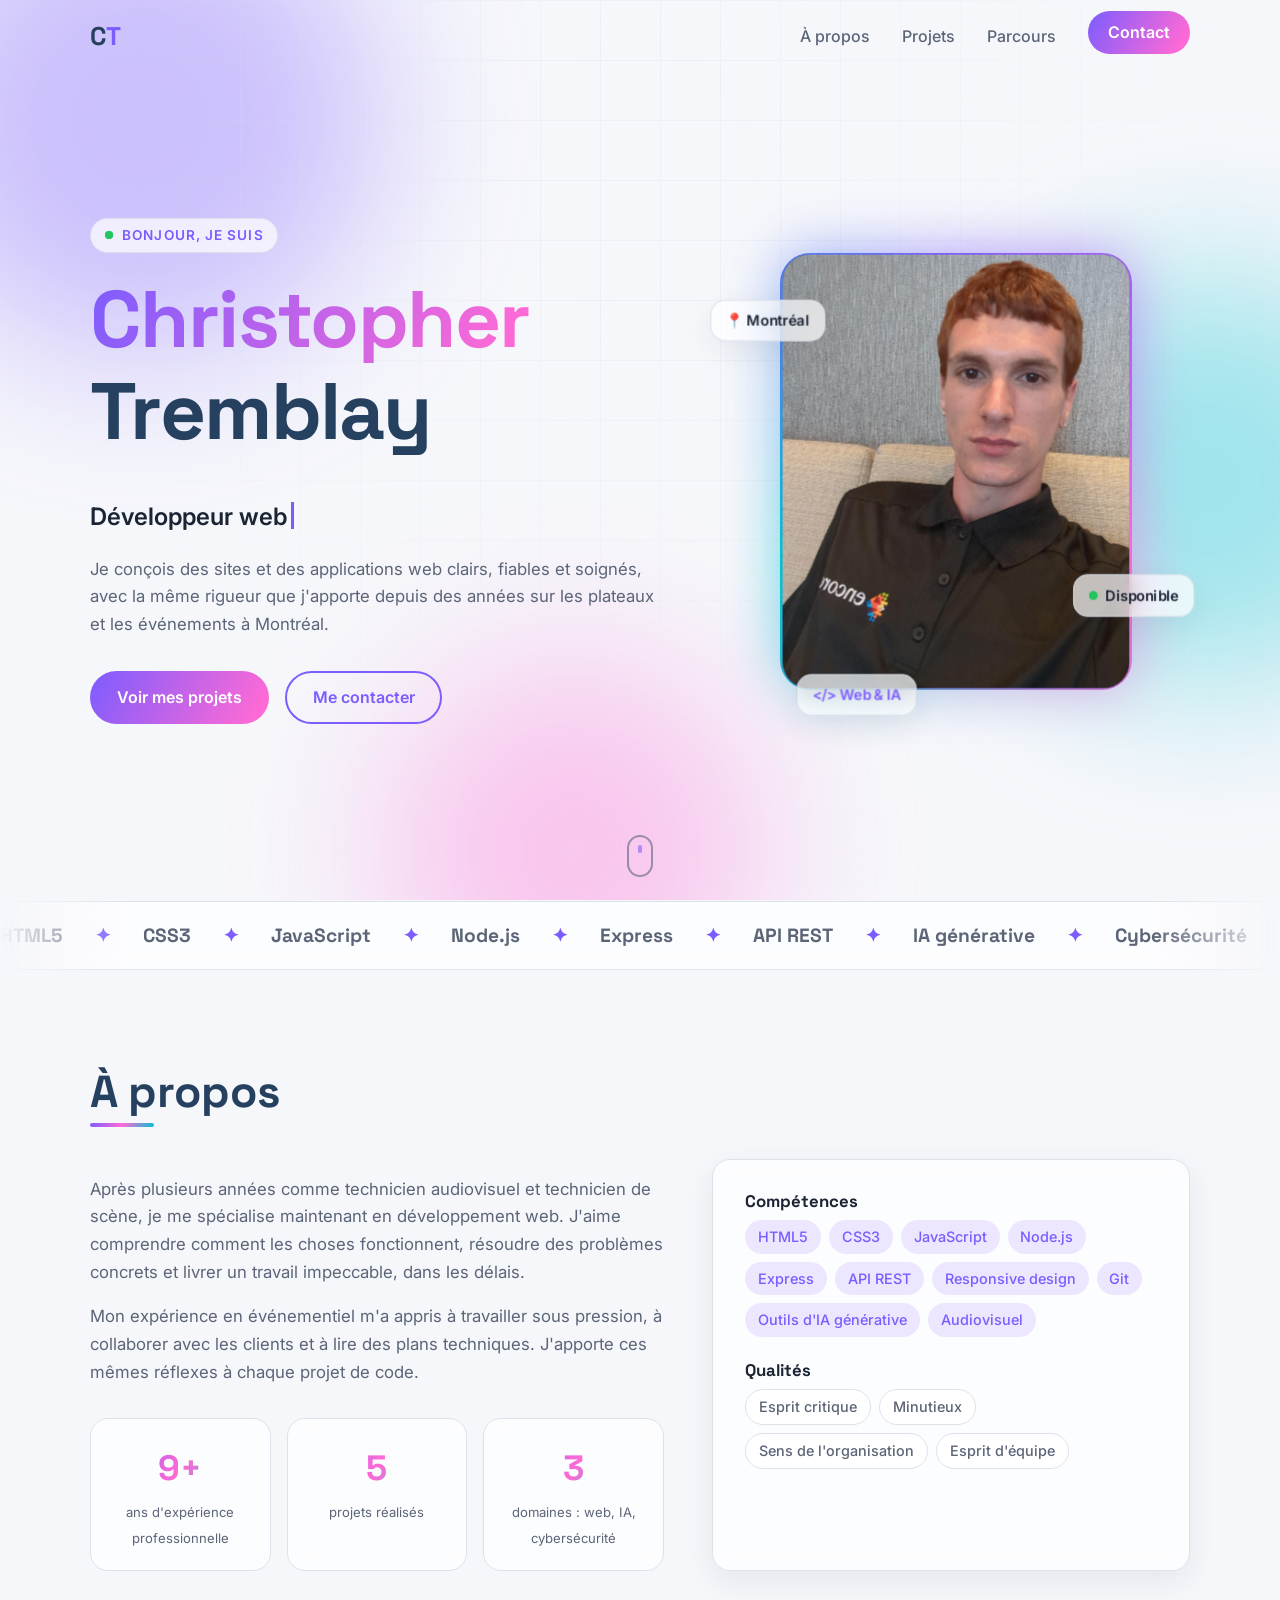
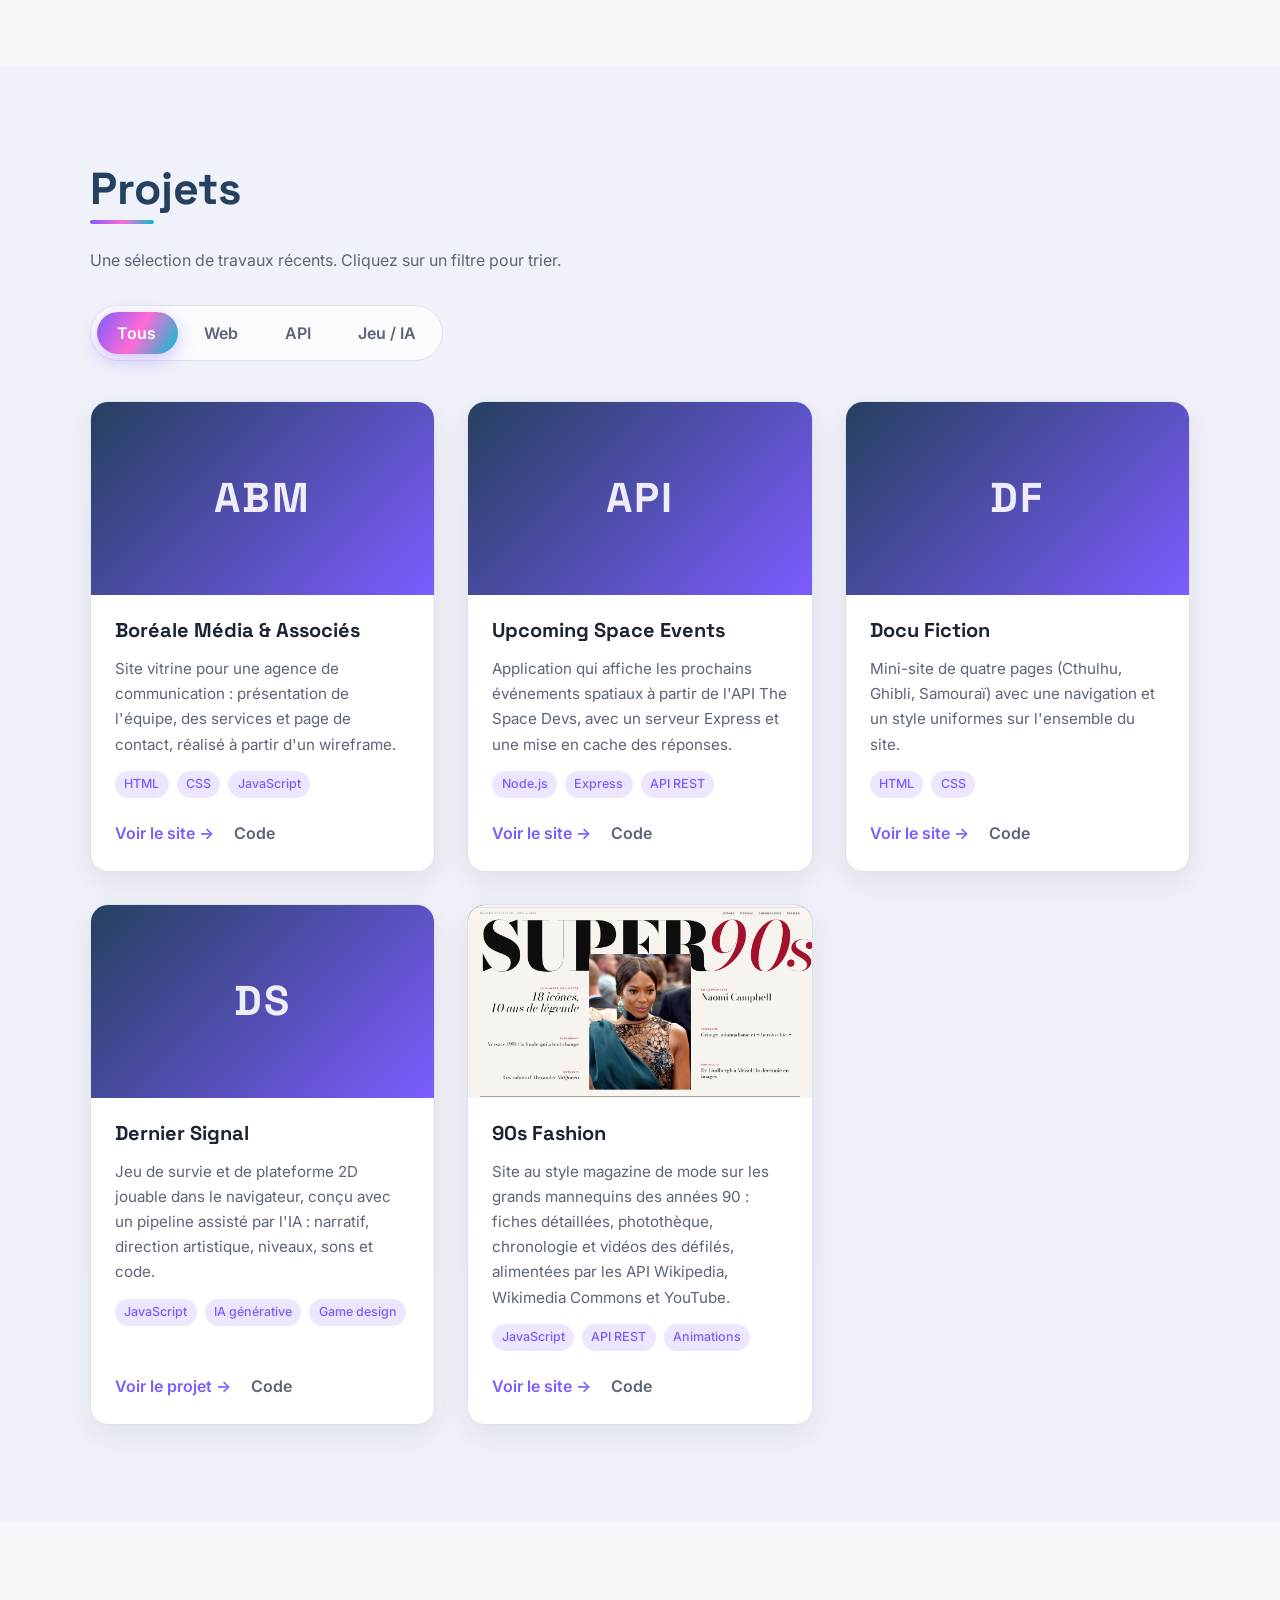
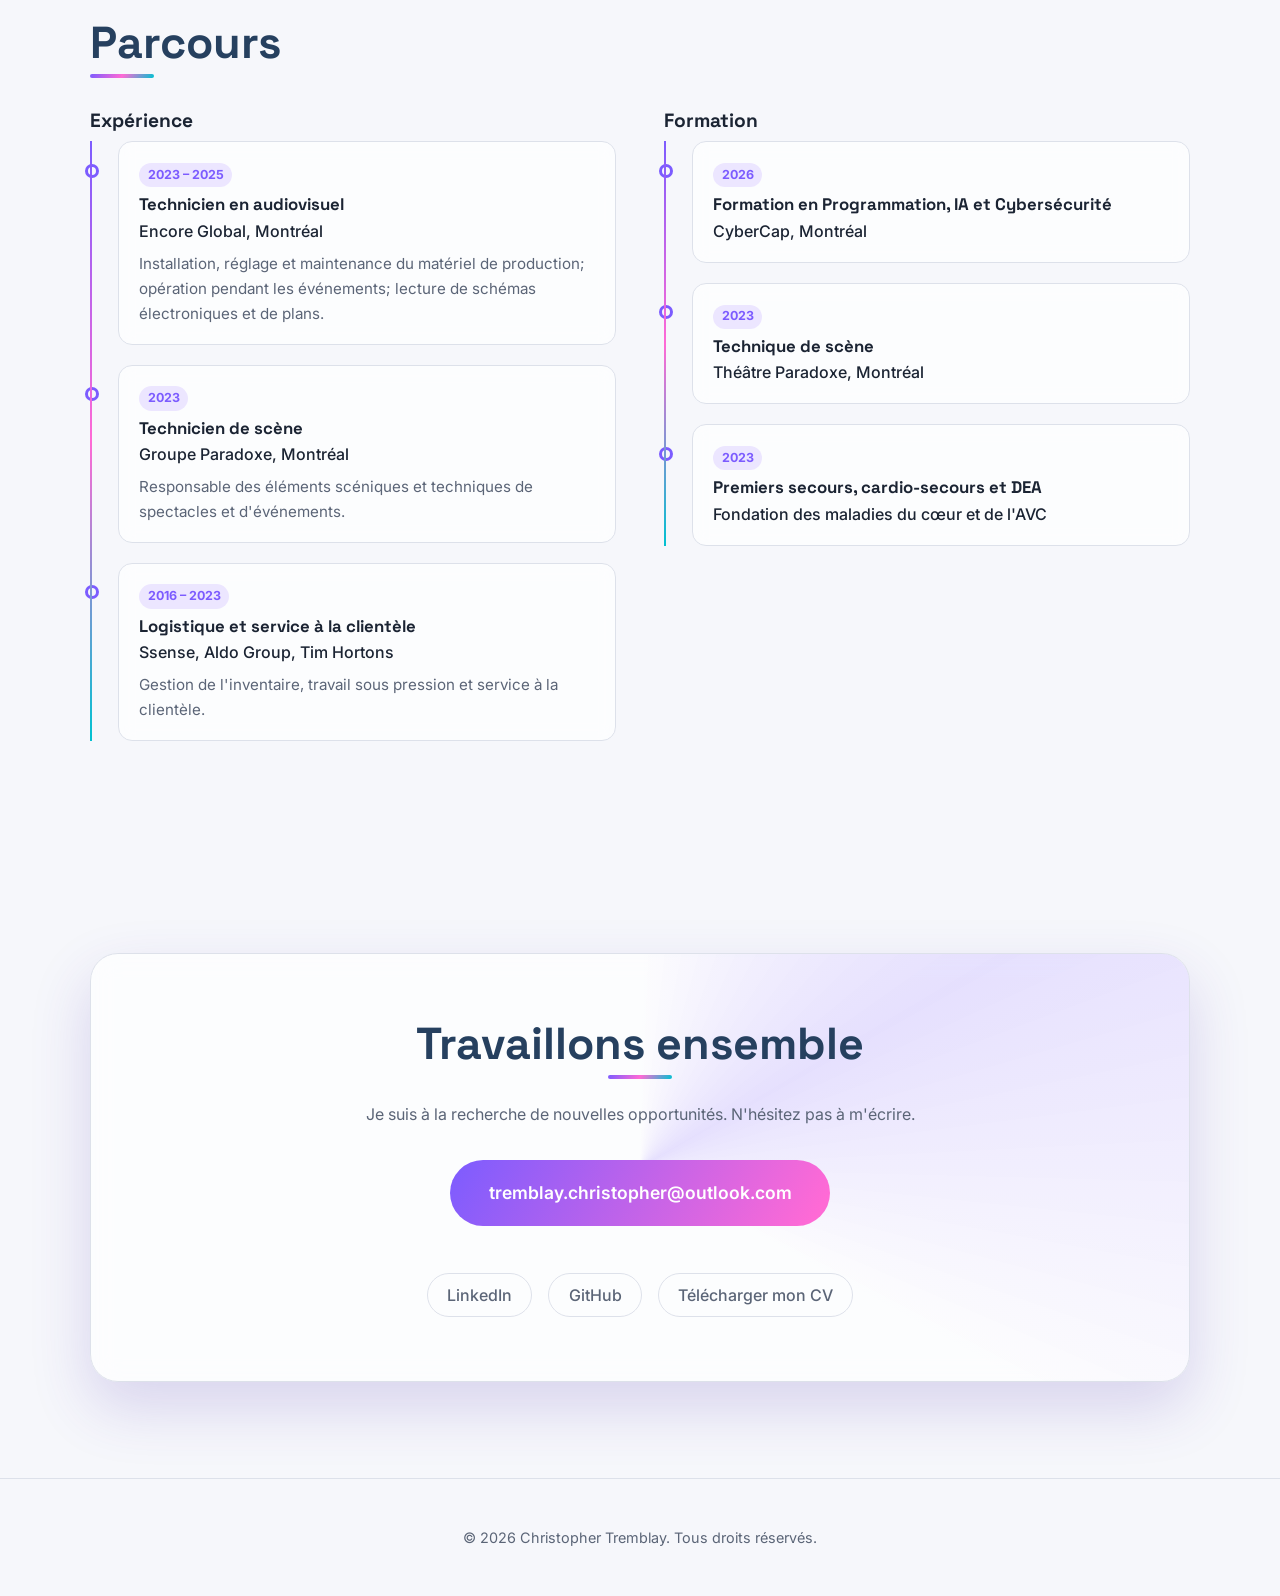
==== commit 269e22d7: "Modifications" ====
--- a/index.html
+++ b/index.html
@@ -111,7 +111,7 @@
                                 <span>ans d'expérience professionnelle</span>
                             </div>
                             <div class="stat">
-                                <strong><span class="counter" data-target="4">0</span></strong>
+                                <strong><span class="counter" data-target="5">0</span></strong>
                                 <span>projets réalisés</span>
                             </div>
                             <div class="stat">
@@ -239,6 +239,24 @@
                         </div>
                     </article>
 
+                    <article class="project-card" data-category="api">
+                        <div class="project-thumb">
+                            <img src="images/projets/90s-fashion.jpg" alt="Aperçu du site Supermodèles 90s" onerror="this.remove()">
+                            <span class="thumb-label">90s</span>
+                        </div>
+                        <div class="project-body">
+                            <h3>90s Fashion</h3>
+                            <p>Site au style magazine de mode sur les grands mannequins des années 90 : fiches détaillées, photothèque, chronologie et vidéos des défilés, alimentées par les API Wikipedia, Wikimedia Commons et YouTube.</p>
+                            <ul class="tags tags-small">
+                                <li>JavaScript</li><li>API REST</li><li>Animations</li>
+                            </ul>
+                            <div class="project-links">
+                                <a href="#" class="link">Voir le site &rarr;</a>
+                                <a href="https://github.com/Chris-T-1199/90s-Fashion" target="_blank" rel="noopener noreferrer" class="link link-muted">Code</a>
+                            </div>
+                        </div>
+                    </article>
+
                 </div>
             </div>
         </section>
@@ -303,7 +321,7 @@
                 <a href="mailto:tremblay.christopher@outlook.com" class="btn btn-large magnetic">tremblay.christopher@outlook.com</a>
                 <ul class="socials">
                     <li><a href="#" aria-label="LinkedIn">LinkedIn</a></li>
-                    <li><a href="#" aria-label="GitHub">GitHub</a></li>
+                    <li><a href="https://github.com/Chris-T-1199" target="_blank" rel="noopener noreferrer" aria-label="GitHub">GitHub</a></li>
                     <li><a href="cv.pdf" download>Télécharger mon CV</a></li>
                 </ul>
             </div>
--- a/style.css
+++ b/style.css
@@ -518,7 +518,7 @@
     background-clip: text;
     color: transparent;
 }
-.stat span:last-child { font-size: 0.82rem; color: var(--text-muted); }
+.stat > span:last-child { font-size: 0.82rem; color: var(--text-muted); }
 
 .skills {
     padding: 2rem;
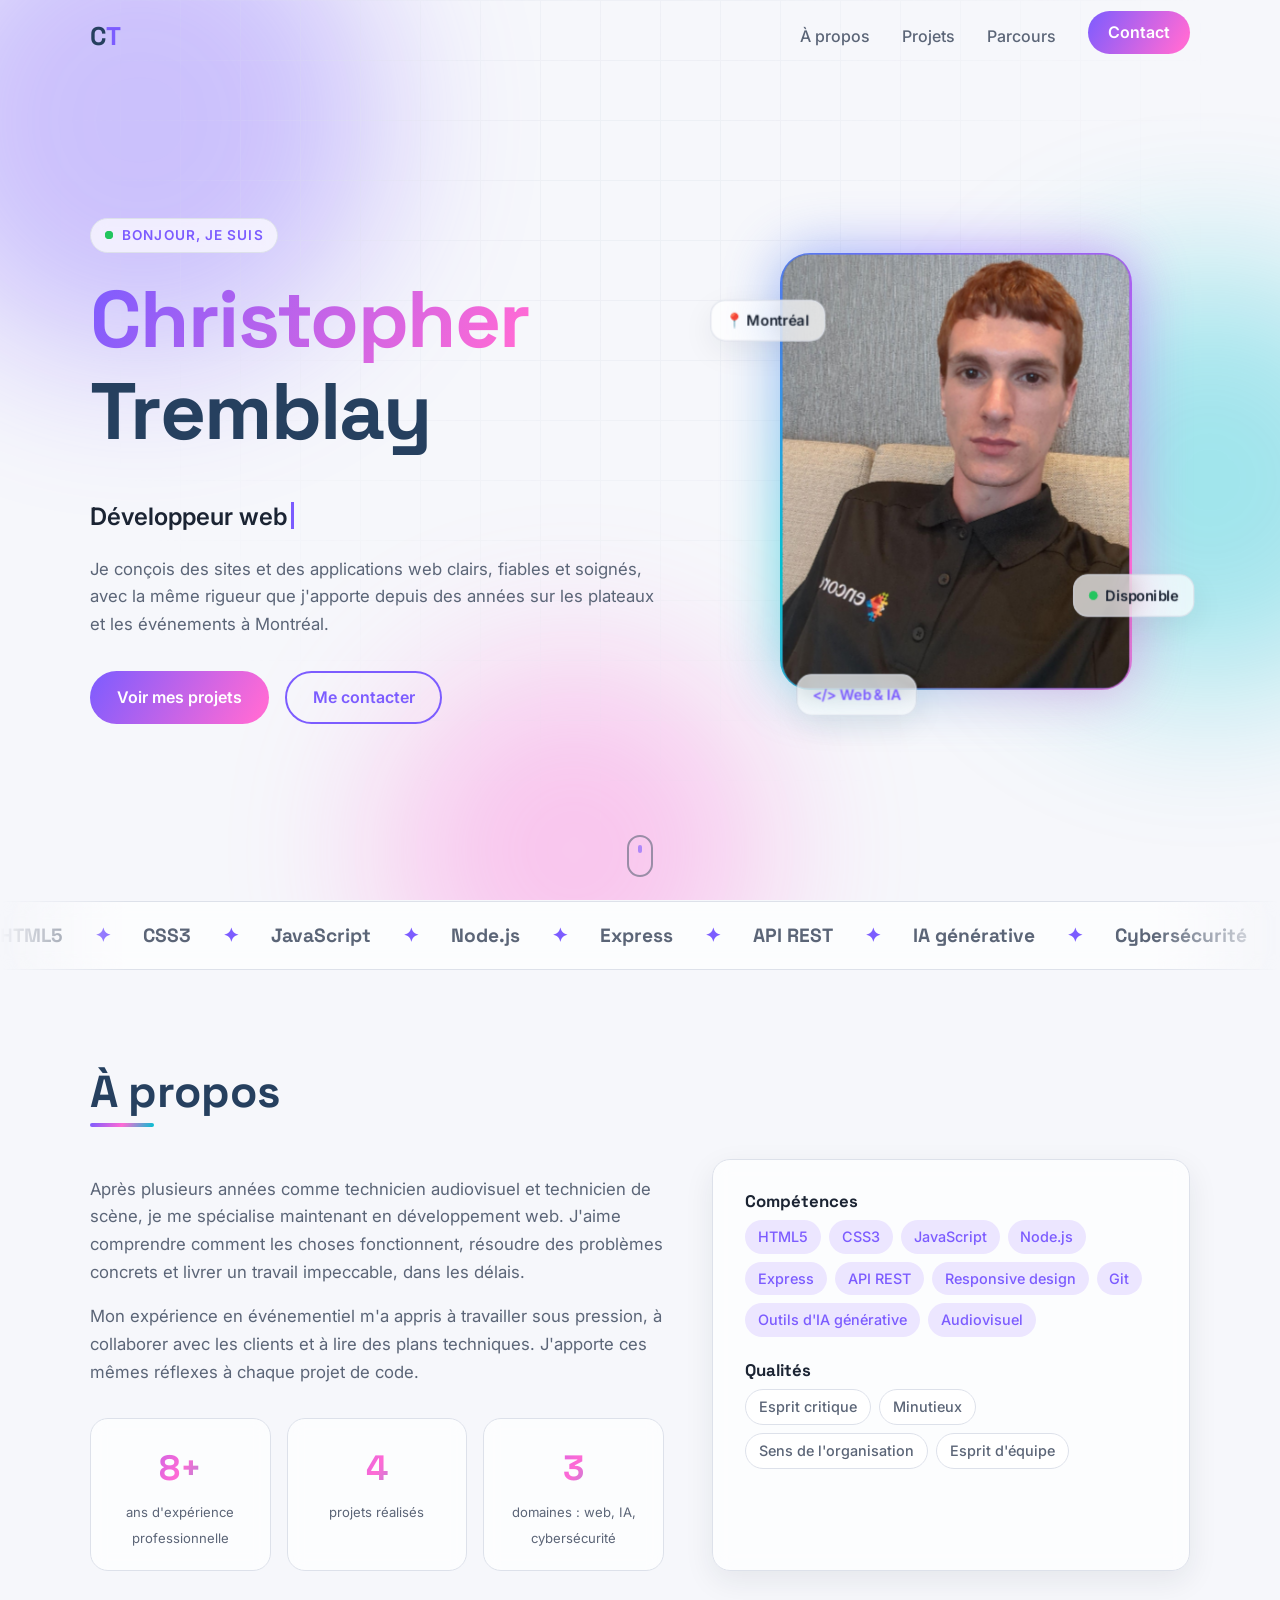
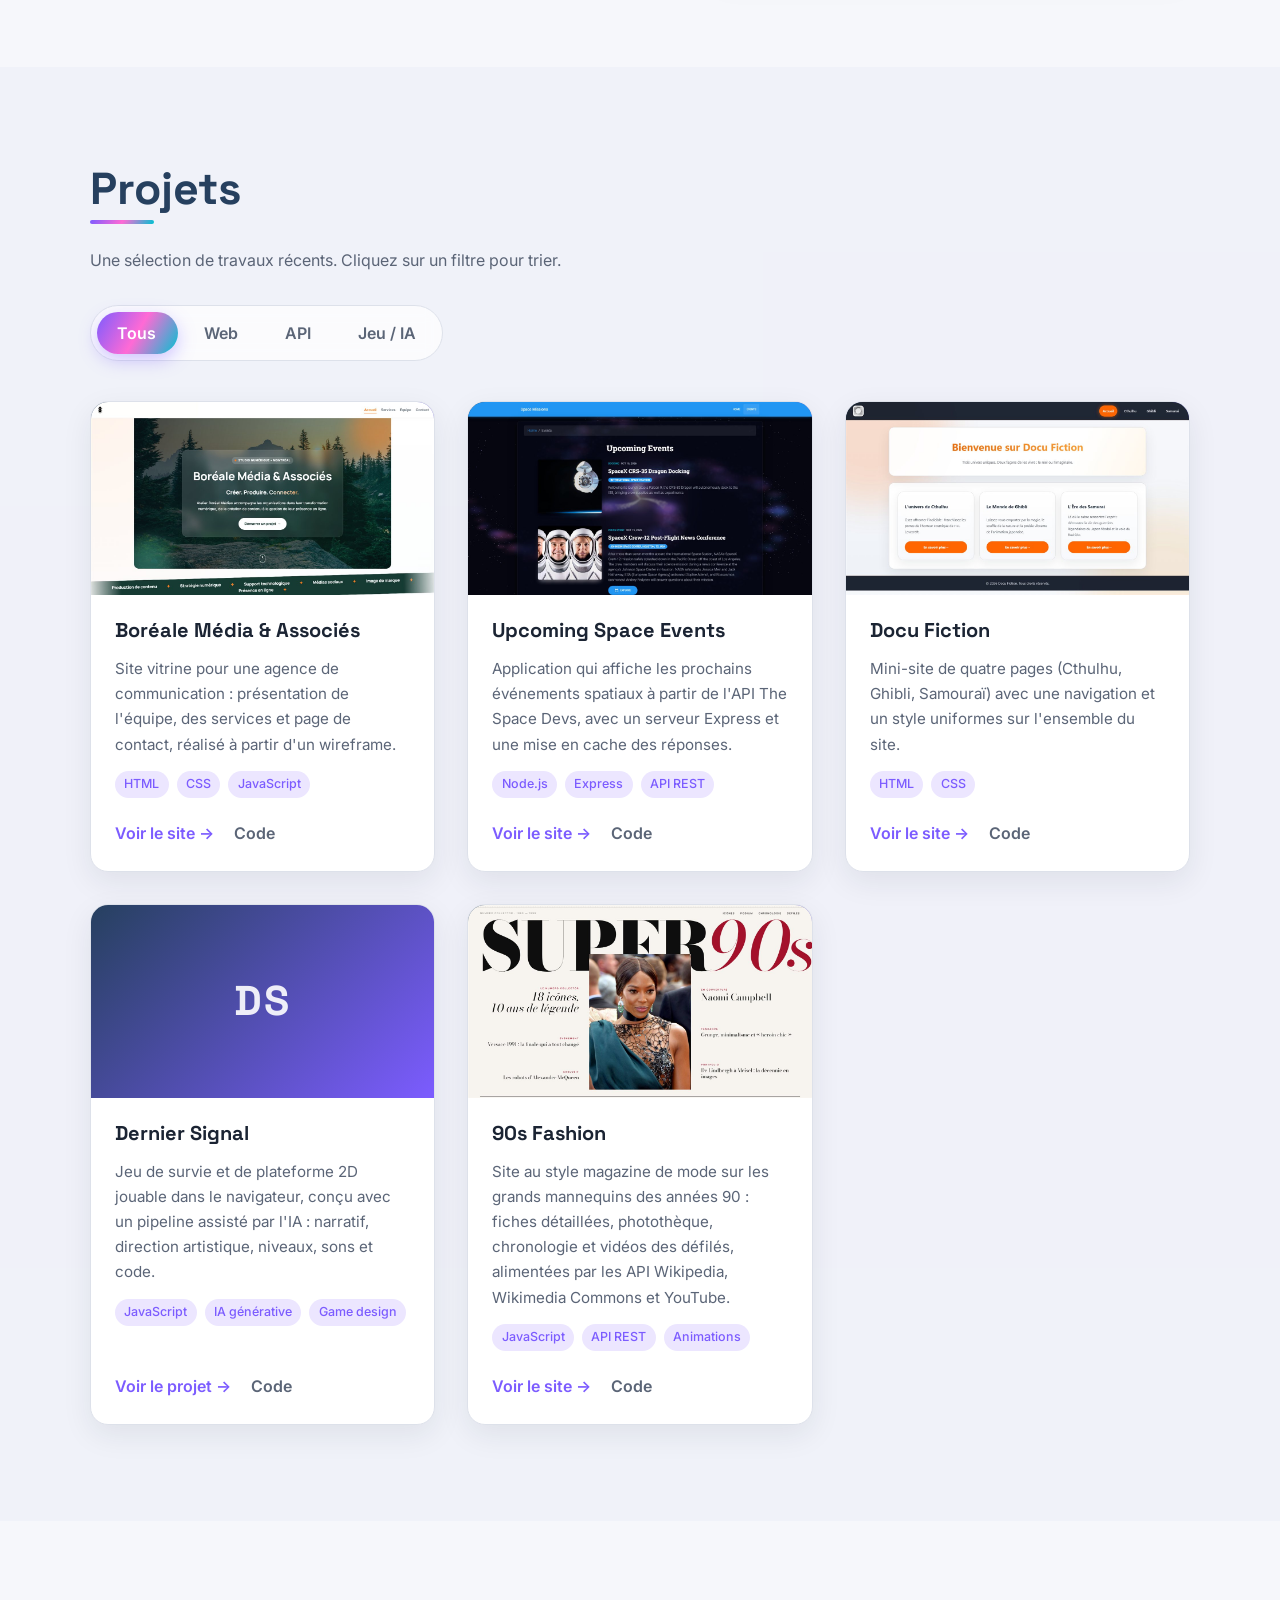
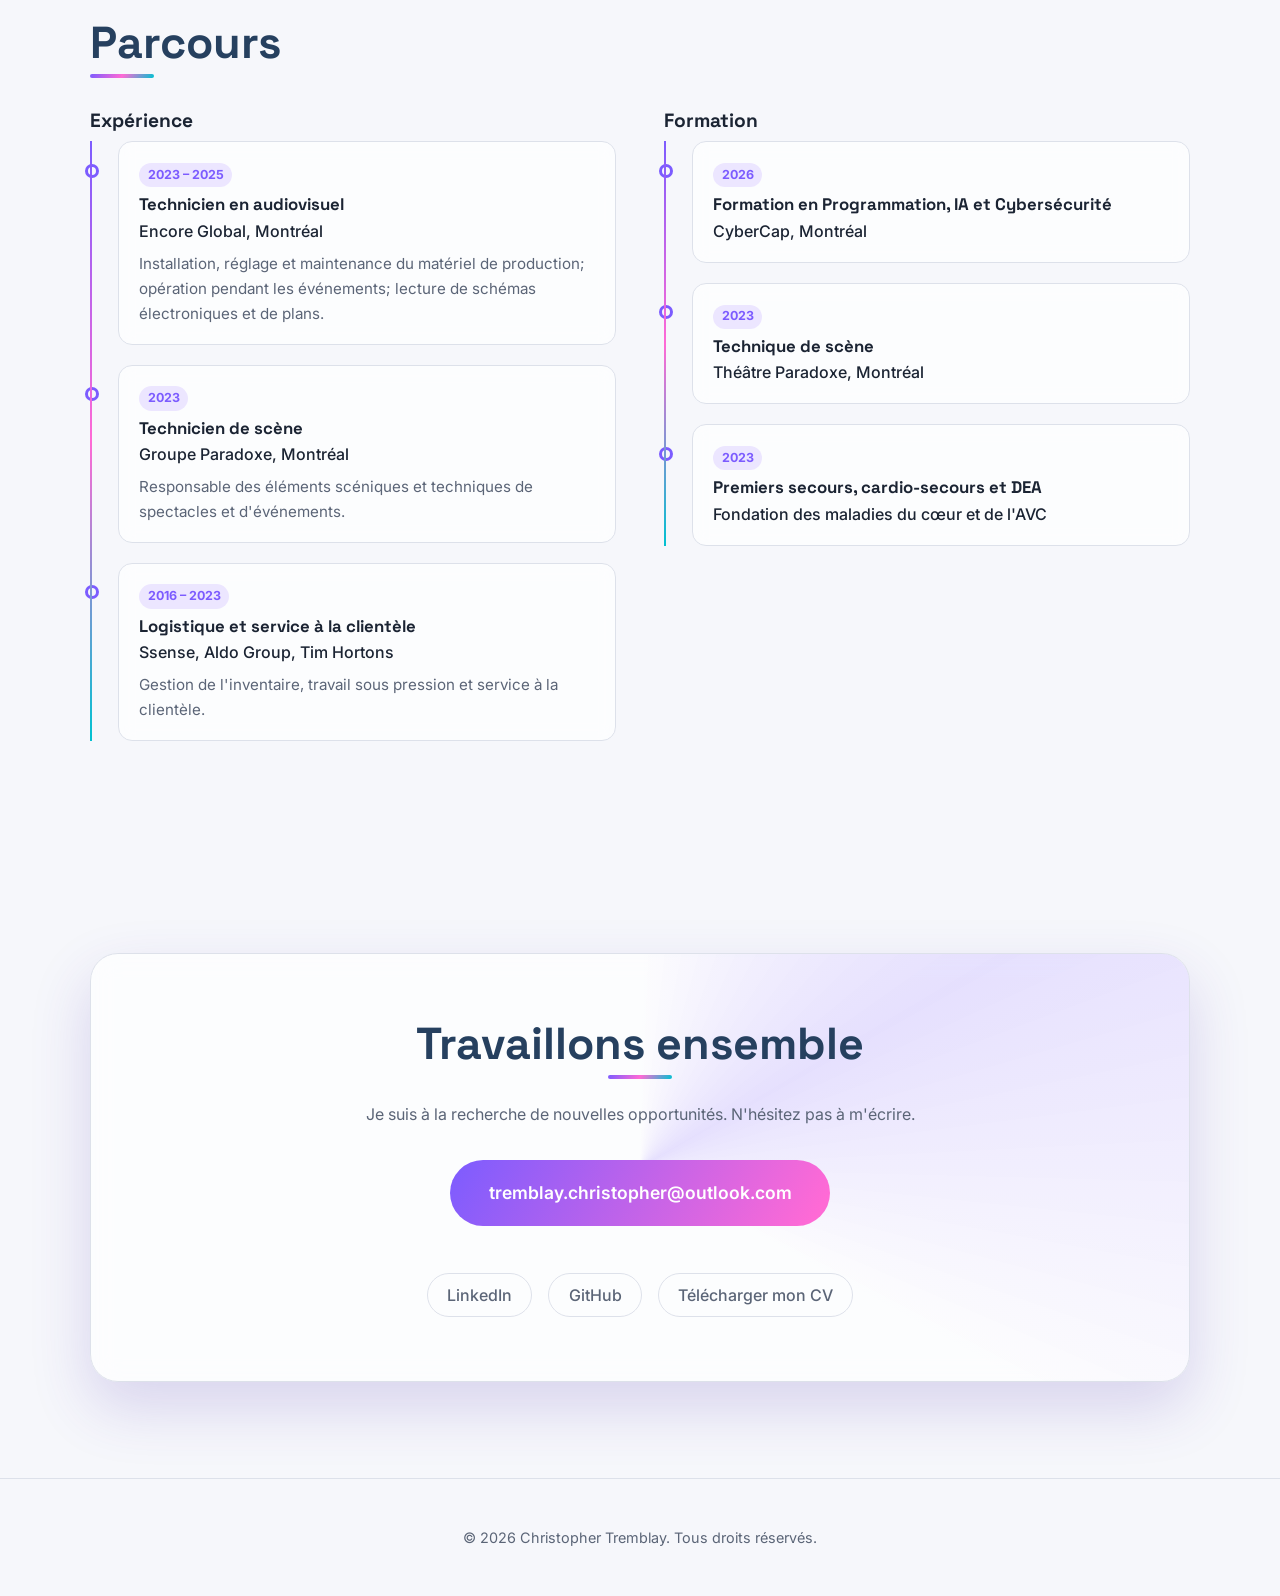
==== commit 8bb26fce: "Modifications" ====
--- a/index.html
+++ b/index.html
@@ -179,8 +179,8 @@
                                 <li>HTML</li><li>CSS</li><li>JavaScript</li>
                             </ul>
                             <div class="project-links">
-                                <a href="#" class="link">Voir le site &rarr;</a>
-                                <a href="#" class="link link-muted">Code</a>
+                                <a href="projets/boreale-media/abm.html" target="_blank" rel="noopener noreferrer" class="link">Voir le site &rarr;</a>
+                                <a href="https://github.com/Chris-T-1199/Project-Web-ABM" target="_blank" rel="noopener noreferrer" class="link link-muted">Code</a>
                             </div>
                         </div>
                     </article>
@@ -197,8 +197,8 @@
                                 <li>Node.js</li><li>Express</li><li>API REST</li>
                             </ul>
                             <div class="project-links">
-                                <a href="#" class="link">Voir le site &rarr;</a>
-                                <a href="#" class="link link-muted">Code</a>
+                                <a href="projets/space-events/index.html" target="_blank" rel="noopener noreferrer" class="link">Voir le site &rarr;</a>
+                                <a href="https://github.com/Chris-T-1199/Project-API-NASA" target="_blank" rel="noopener noreferrer" class="link link-muted">Code</a>
                             </div>
                         </div>
                     </article>
@@ -215,8 +215,8 @@
                                 <li>HTML</li><li>CSS</li>
                             </ul>
                             <div class="project-links">
-                                <a href="#" class="link">Voir le site &rarr;</a>
-                                <a href="#" class="link link-muted">Code</a>
+                                <a href="projets/docu-fiction/index.html" target="_blank" rel="noopener noreferrer" class="link">Voir le site &rarr;</a>
+                                <a href="https://github.com/Chris-T-1199/Project-Docu-Fiction" target="_blank" rel="noopener noreferrer" class="link link-muted">Code</a>
                             </div>
                         </div>
                     </article>
@@ -251,7 +251,7 @@
                                 <li>JavaScript</li><li>API REST</li><li>Animations</li>
                             </ul>
                             <div class="project-links">
-                                <a href="#" class="link">Voir le site &rarr;</a>
+                                <a href="projets/90s-fashion/index.html" target="_blank" rel="noopener noreferrer" class="link">Voir le site &rarr;</a>
                                 <a href="https://github.com/Chris-T-1199/90s-Fashion" target="_blank" rel="noopener noreferrer" class="link link-muted">Code</a>
                             </div>
                         </div>
